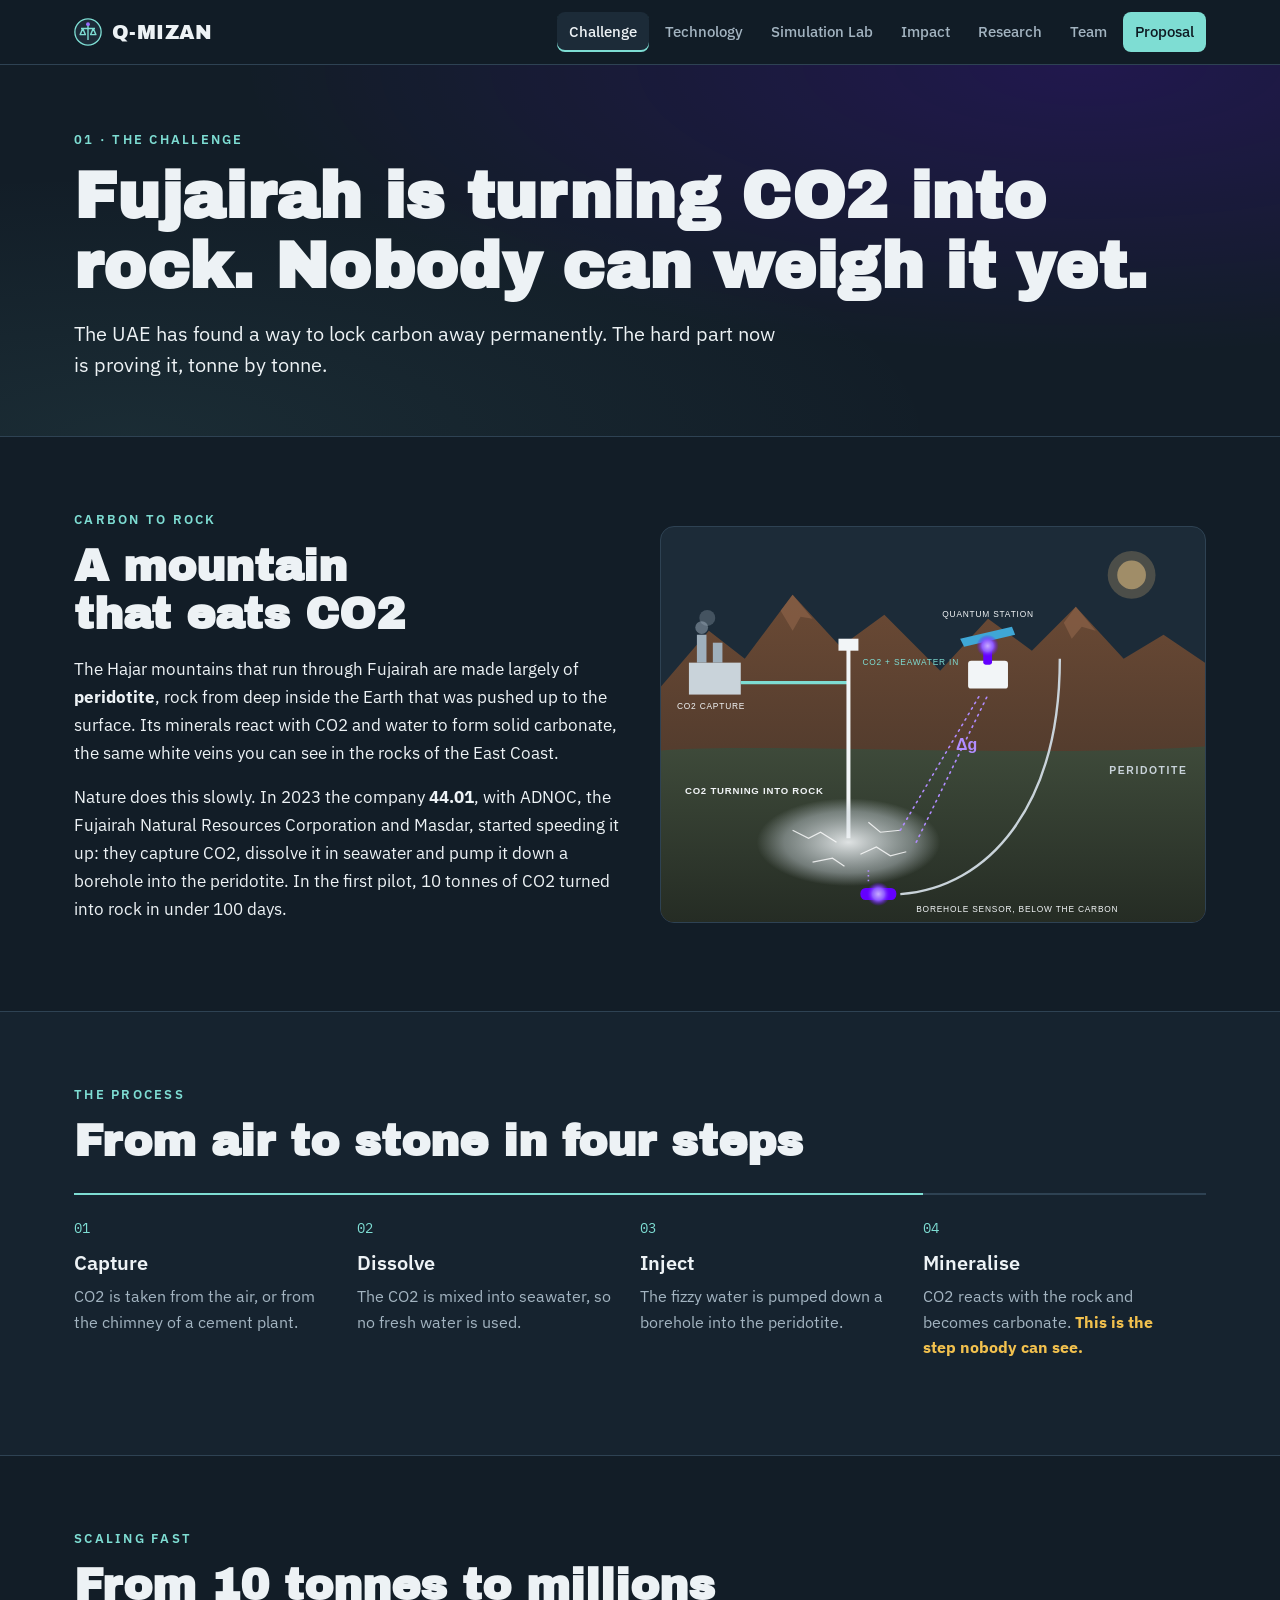
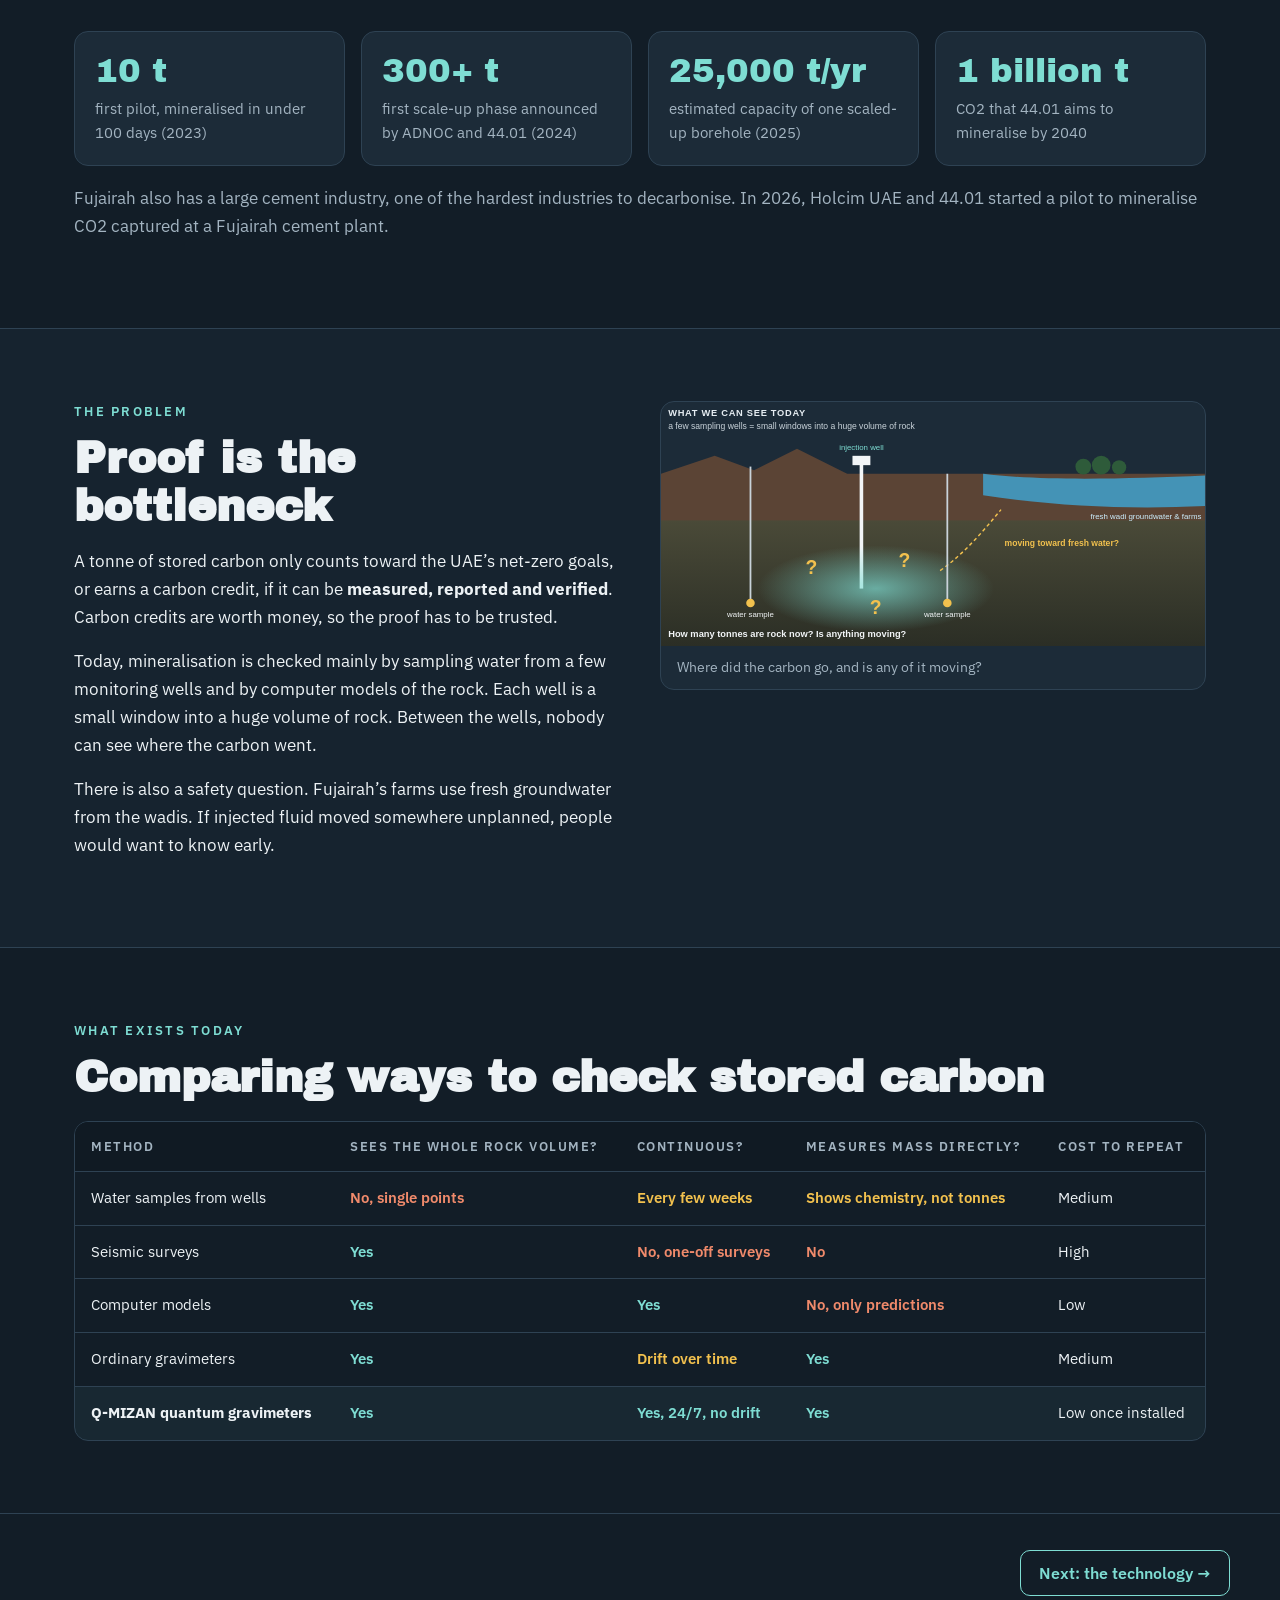
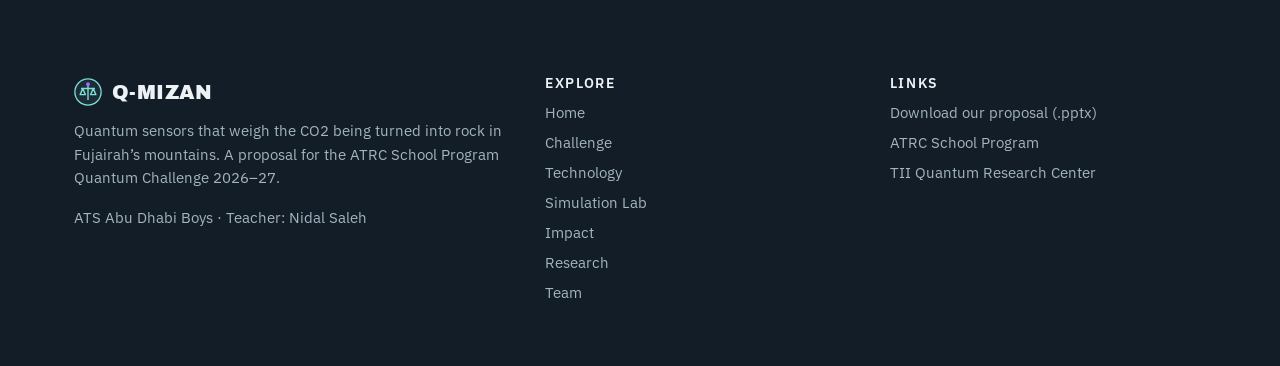
==== challenge.html @ 976998fe "Q-MIZAN project website Multi-page site for the ATRC Quantum Challenge 2026-27: overview, challenge," ====
<!DOCTYPE html>
<html lang="en">
<head>
<meta charset="utf-8">
<meta name="viewport" content="width=device-width, initial-scale=1">
<title>The challenge · Q-MIZAN</title>
<meta name="description" content="Fujairah is turning CO2 into rock. Why proving how much is locked away is hard.">
<meta property="og:title" content="The challenge · Q-MIZAN">
<meta property="og:description" content="Fujairah is turning CO2 into rock. Why proving how much is locked away is hard.">
<link rel="icon" href="assets/img/favicon.svg" type="image/svg+xml">
<link rel="preconnect" href="https://fonts.googleapis.com">
<link rel="preconnect" href="https://fonts.gstatic.com" crossorigin>
<link href="https://fonts.googleapis.com/css2?family=Archivo+Black&family=IBM+Plex+Sans:ital,wght@0,400;0,500;0,600;1,400&family=IBM+Plex+Mono:wght@500&display=swap" rel="stylesheet">
<link rel="stylesheet" href="assets/css/style.css">
</head>
<body>
<a class="skip" href="#main">Skip to content</a>
<nav class="nav" aria-label="Main">
  <div class="wrap">
    <a class="brand" href="index.html"><svg viewBox="0 0 32 32" aria-hidden="true"><circle cx="16" cy="16" r="15" fill="#1C2B38" stroke="#7EDDD3" stroke-width="1.5"/><path d="M8 12h16M16 7v18M10 12l-3 7h6zM22 12l-3 7h6z" stroke="#7EDDD3" stroke-width="1.6" fill="none" stroke-linejoin="round"/><circle cx="16" cy="7" r="2.2" fill="#9B6BFF"/></svg>Q-MIZAN</a>
    <button class="menu-btn" type="button" aria-expanded="false" aria-controls="menu">Menu</button>
    <ul id="menu"><li><a href="challenge.html" aria-current="page">Challenge</a></li><li><a href="technology.html">Technology</a></li><li><a href="lab.html">Simulation Lab</a></li><li><a href="impact.html">Impact</a></li><li><a href="research.html">Research</a></li><li><a href="team.html">Team</a></li><li><a class="cta" href="assets/docs/Q-MIZAN_Proposal.pptx">Proposal</a></li></ul>
  </div>
</nav>
<main id="main">

<header class="pagehead"><div class="wrap">
  <div class="eyebrow">01 · The challenge</div>
  <h1>Fujairah is turning CO2 into rock. Nobody can weigh it yet.</h1>
  <p class="lead">The UAE has found a way to lock carbon away permanently. The hard part now is proving it, tonne by tonne.</p>
</div></header>

<section>
  <div class="wrap grid-2">
    <div class="read">
      <div class="eyebrow">Carbon to rock</div>
      <h2>A mountain that eats CO2</h2>
      <p>The Hajar mountains that run through Fujairah are made largely of <strong>peridotite</strong>, rock from deep inside the Earth that was pushed up to the surface. Its minerals react with CO2 and water to form solid carbonate, the same white veins you can see in the rocks of the East Coast.</p>
      <p>Nature does this slowly. In 2023 the company <strong>44.01</strong>, with ADNOC, the Fujairah Natural Resources Corporation and Masdar, started speeding it up: they capture CO2, dissolve it in seawater and pump it down a borehole into the peridotite. In the first pilot, 10 tonnes of CO2 turned into rock in under 100 days.</p>
    </div>
    <figure class="figure"><img src="assets/img/hero.svg" alt="Cross-section showing CO2 capture, an injection well, and a carbonate zone forming in peridotite"></figure>
  </div>
</section>

<section class="alt">
  <div class="wrap">
    <div class="eyebrow">The process</div>
    <h2>From air to stone in four steps</h2>
    <div class="steps">
      <div class="step on"><h3>Capture</h3><p>CO2 is taken from the air, or from the chimney of a cement plant.</p></div>
      <div class="step on"><h3>Dissolve</h3><p>The CO2 is mixed into seawater, so no fresh water is used.</p></div>
      <div class="step on"><h3>Inject</h3><p>The fizzy water is pumped down a borehole into the peridotite.</p></div>
      <div class="step"><h3>Mineralise</h3><p>CO2 reacts with the rock and becomes carbonate. <strong style="color:var(--warn)">This is the step nobody can see.</strong></p></div>
    </div>
  </div>
</section>

<section>
  <div class="wrap">
    <div class="eyebrow">Scaling fast</div>
    <h2>From 10 tonnes to millions</h2>
    <div class="grid-4" style="margin-top:22px">
      <div class="stat"><div class="big">10 t</div><div class="lab">first pilot, mineralised in under 100 days (2023)</div></div>
      <div class="stat"><div class="big">300+ t</div><div class="lab">first scale-up phase announced by ADNOC and 44.01 (2024)</div></div>
      <div class="stat"><div class="big">25,000 t/yr</div><div class="lab">estimated capacity of one scaled-up borehole (2025)</div></div>
      <div class="stat"><div class="big">1 billion t</div><div class="lab">CO2 that 44.01 aims to mineralise by 2040</div></div>
    </div>
    <p class="muted" style="margin-top:18px">Fujairah also has a large cement industry, one of the hardest industries to decarbonise. In 2026, Holcim UAE and 44.01 started a pilot to mineralise CO2 captured at a Fujairah cement plant.</p>
  </div>
</section>

<section class="alt">
  <div class="wrap grid-2 top">
    <div class="read">
      <div class="eyebrow">The problem</div>
      <h2>Proof is the bottleneck</h2>
      <p>A tonne of stored carbon only counts toward the UAE’s net-zero goals, or earns a carbon credit, if it can be <strong>measured, reported and verified</strong>. Carbon credits are worth money, so the proof has to be trusted.</p>
      <p>Today, mineralisation is checked mainly by sampling water from a few monitoring wells and by computer models of the rock. Each well is a small window into a huge volume of rock. Between the wells, nobody can see where the carbon went.</p>
      <p>There is also a safety question. Fujairah’s farms use fresh groundwater from the wadis. If injected fluid moved somewhere unplanned, people would want to know early.</p>
    </div>
    <figure class="figure"><img src="assets/img/problem.svg" alt="Cross-section showing an injection well, a spreading plume, two sampling wells far apart and nearby fresh wadi groundwater"><figcaption>Where did the carbon go, and is any of it moving?</figcaption></figure>
  </div>
</section>

<section>
  <div class="wrap">
    <div class="eyebrow">What exists today</div>
    <h2>Comparing ways to check stored carbon</h2>
    <div class="tablewrap" style="margin-top:20px">
      <table>
        <thead><tr><th>Method</th><th>Sees the whole rock volume?</th><th>Continuous?</th><th>Measures mass directly?</th><th>Cost to repeat</th></tr></thead>
        <tbody>
          <tr><td>Water samples from wells</td><td class="no">No, single points</td><td class="part">Every few weeks</td><td class="part">Shows chemistry, not tonnes</td><td>Medium</td></tr>
          <tr><td>Seismic surveys</td><td class="yes">Yes</td><td class="no">No, one-off surveys</td><td class="no">No</td><td>High</td></tr>
          <tr><td>Computer models</td><td class="yes">Yes</td><td class="yes">Yes</td><td class="no">No, only predictions</td><td>Low</td></tr>
          <tr><td>Ordinary gravimeters</td><td class="yes">Yes</td><td class="part">Drift over time</td><td class="yes">Yes</td><td>Medium</td></tr>
          <tr><td class="us"><strong>Q-MIZAN quantum gravimeters</strong></td><td class="us yes">Yes</td><td class="us yes">Yes, 24/7, no drift</td><td class="us yes">Yes</td><td class="us">Low once installed</td></tr>
        </tbody>
      </table>
    </div>
  </div>
</section>
<div class="wrap next-page"><a class="btn" href="technology.html">Next: the technology →</a></div>

</main>
<footer>
  <div class="wrap">
    <div>
      <a class="brand" href="index.html" style="margin-bottom:10px"><svg viewBox="0 0 32 32" aria-hidden="true"><circle cx="16" cy="16" r="15" fill="#1C2B38" stroke="#7EDDD3" stroke-width="1.5"/><path d="M8 12h16M16 7v18M10 12l-3 7h6zM22 12l-3 7h6z" stroke="#7EDDD3" stroke-width="1.6" fill="none" stroke-linejoin="round"/><circle cx="16" cy="7" r="2.2" fill="#9B6BFF"/></svg>Q-MIZAN</a>
      <p>Quantum sensors that weigh the CO2 being turned into rock in Fujairah’s mountains. A proposal for the ATRC School Program Quantum Challenge 2026–27.</p>
      <p>ATS Abu Dhabi Boys · Teacher: Nidal Saleh</p>
    </div>
    <div><h4>Explore</h4><ul><li><a href="index.html">Home</a></li><li><a href="challenge.html">Challenge</a></li><li><a href="technology.html">Technology</a></li><li><a href="lab.html">Simulation Lab</a></li><li><a href="impact.html">Impact</a></li><li><a href="research.html">Research</a></li><li><a href="team.html">Team</a></li></ul></div>
    <div><h4>Links</h4><ul>
      <li><a href="assets/docs/Q-MIZAN_Proposal.pptx">Download our proposal (.pptx)</a></li>
      <li><a href="https://atrcschoolprogram.ae">ATRC School Program</a></li>
      <li><a href="https://www.tii.ae/quantum">TII Quantum Research Center</a></li>
    </ul></div>
  </div>
</footer>
<script src="assets/js/main.js"></script>

</body>
</html>
---- assets/css/style.css ----
/* Q-MIZAN site
   One visual world: ATRC night blue, Fujairah rock browns, teal for data, violet for the quantum sensor. */
:root{
  --bg:#121D27; --bg-2:#16232F; --panel:#1C2B38; --panel-2:#101A23; --line:#2E4253;
  --ink:#EDF2F5; --muted:#A3B4C1; --faint:#71879A;
  --teal:#7EDDD3; --violet:#9B6BFF; --violet-deep:#6400FF; --sand:#D9B77E; --rock:#6B4A35;
  --warn:#F2C14E; --bad:#F08A6B;
  --display:"Archivo Black","Arial Black",Arial,sans-serif;
  --body:"IBM Plex Sans","Segoe UI",Arial,sans-serif;
  --mono:"IBM Plex Mono",ui-monospace,Menlo,monospace;
  --r:14px; --max:1180px;
  color-scheme:dark;
}
*{box-sizing:border-box}
html{scroll-behavior:smooth}
html,body{margin:0;background:var(--bg);color:var(--ink);font-family:var(--body);font-size:17px;line-height:1.65}
img{max-width:100%;height:auto;display:block}
a{color:var(--teal);text-underline-offset:3px}
a:hover{color:#fff}
:focus-visible{outline:2px solid var(--teal);outline-offset:3px;border-radius:4px}
h1,h2,h3,h4{margin:0;text-wrap:balance;line-height:1.1}
h1{font-family:var(--display);font-size:clamp(46px,7.5vw,92px);letter-spacing:.005em}
h2{font-family:var(--display);font-size:clamp(28px,3.8vw,44px);margin-bottom:16px}
h3{font-size:20px;font-weight:600;margin-bottom:8px;line-height:1.3}
h4{font-size:16px;font-weight:600;margin-bottom:4px}
p{margin:0 0 16px}
ul,ol{margin:0 0 16px;padding-left:22px}
li{margin-bottom:6px}
.wrap{max-width:var(--max);margin:0 auto;padding:0 24px}
.read{max-width:68ch}
.lead{font-size:20px;line-height:1.55;color:var(--ink);max-width:60ch}
.muted{color:var(--muted)}
.num,.mono{font-family:var(--mono);font-variant-numeric:tabular-nums}
.eyebrow{font-size:12.5px;font-weight:600;letter-spacing:.18em;text-transform:uppercase;color:var(--teal);margin-bottom:12px}
.skip{position:absolute;left:-999px;top:8px;background:var(--teal);color:#0E1A22;padding:8px 12px;border-radius:8px;z-index:100}
.skip:focus{left:8px}

/* nav */
.nav{position:sticky;top:0;z-index:50;background:rgba(18,29,39,.92);backdrop-filter:blur(10px);border-bottom:1px solid var(--line)}
.nav .wrap{display:flex;align-items:center;justify-content:space-between;height:64px;gap:16px}
.brand{display:flex;align-items:center;gap:10px;text-decoration:none;color:var(--ink);font-family:var(--display);font-size:20px;letter-spacing:.02em}
.brand svg{width:28px;height:28px}
.nav ul{list-style:none;display:flex;gap:4px;margin:0;padding:0}
.nav li{margin:0}
.nav ul a{display:block;padding:8px 12px;border-radius:8px;color:var(--muted);text-decoration:none;font-size:15px;font-weight:500}
.nav ul a:hover{color:var(--ink);background:var(--panel)}
.nav ul a[aria-current="page"]{color:var(--ink);background:var(--panel);box-shadow:inset 0 -2px 0 var(--teal)}
.nav .cta{background:var(--teal);color:#0E1A22!important}
.nav .cta:hover{background:#A5ECE4!important}
.menu-btn{display:none;background:transparent;border:1px solid var(--line);color:var(--ink);border-radius:8px;padding:7px 10px;font:500 15px var(--body);cursor:pointer}

/* page head */
.pagehead{padding:64px 0 40px;border-bottom:1px solid var(--line);background:radial-gradient(ellipse at 85% 0%,rgba(100,0,255,.18),transparent 55%),radial-gradient(ellipse at 10% 100%,rgba(126,221,211,.08),transparent 50%)}
.pagehead h1{font-size:clamp(38px,5.5vw,64px);margin-bottom:16px}

section{padding:72px 0;border-bottom:1px solid var(--line)}
section.alt{background:var(--bg-2)}
.grid-2{display:grid;grid-template-columns:1fr 1fr;gap:40px;align-items:center}
.grid-2.top{align-items:start}
.grid-3{display:grid;grid-template-columns:repeat(3,1fr);gap:16px}
.grid-4{display:grid;grid-template-columns:repeat(4,1fr);gap:16px}

/* home hero */
.hero{padding:56px 0 64px;background:radial-gradient(ellipse at 80% 10%,rgba(100,0,255,.22),transparent 55%),radial-gradient(ellipse at 0% 90%,rgba(126,221,211,.10),transparent 50%);border-bottom:1px solid var(--line)}
.hero .grid-2{grid-template-columns:1fr 1.2fr}
.hero .tag{font-size:22px;line-height:1.45;margin:20px 0 26px;max-width:28ch}
.btns{display:flex;gap:12px;flex-wrap:wrap}
.btn{display:inline-flex;align-items:center;gap:8px;padding:12px 18px;border-radius:10px;font:600 15.5px var(--body);text-decoration:none;cursor:pointer;border:1px solid var(--teal);color:var(--teal);background:transparent}
.btn:hover{background:rgba(126,221,211,.1);color:var(--teal)}
.btn.primary{background:var(--teal);color:#0E1A22}
.btn.primary:hover{background:#A5ECE4;color:#0E1A22}
.badge{display:inline-flex;align-items:center;gap:8px;font-size:13px;color:var(--muted);border:1px solid var(--line);padding:6px 12px;border-radius:999px;margin-bottom:22px}
.badge i{width:8px;height:8px;border-radius:50%;background:var(--violet);box-shadow:0 0 10px var(--violet)}

/* figures and cards */
.figure{background:var(--panel);border:1px solid var(--line);border-radius:var(--r);overflow:hidden;margin:0}
.figure img{width:100%}
figcaption{font-size:14px;color:var(--muted);padding:10px 16px}
.card{background:var(--panel);border:1px solid var(--line);border-radius:var(--r);padding:22px}
.card p{color:var(--muted);font-size:15.5px;margin:0}
.card p+p{margin-top:10px}
.card .k{font-size:12px;letter-spacing:.16em;text-transform:uppercase;color:var(--violet);font-weight:600;margin-bottom:8px}
.card.link{text-decoration:none;color:inherit;display:block;transition:border-color .15s, transform .15s}
.card.link:hover{border-color:var(--teal);transform:translateY(-2px)}
.card.link .go{color:var(--teal);font-weight:600;font-size:15px;margin-top:14px;display:inline-block}
.icon{width:44px;height:44px;border-radius:12px;display:grid;place-items:center;background:rgba(126,221,211,.12);margin-bottom:14px}
.icon svg{width:24px;height:24px;stroke:var(--teal);fill:none;stroke-width:1.8;stroke-linecap:round;stroke-linejoin:round}
.icon.v{background:rgba(155,107,255,.14)} .icon.v svg{stroke:var(--violet)}
.stat{background:var(--panel);border:1px solid var(--line);border-radius:var(--r);padding:20px}
.stat .big{font-family:var(--display);font-size:clamp(26px,3vw,34px);color:var(--teal);line-height:1.1}
.stat .lab{font-size:14.5px;color:var(--muted);margin-top:8px}
.stat .src{font-size:12.5px;color:var(--faint);margin-top:8px}
.callout{border:1px solid rgba(242,193,78,.35);background:rgba(242,193,78,.06);border-radius:var(--r);padding:20px 22px}
.callout .k{color:var(--warn);font-size:12px;letter-spacing:.16em;text-transform:uppercase;font-weight:600;margin-bottom:8px}
.callout p{margin:0;color:var(--ink)}
.quote{font-family:var(--display);font-size:clamp(24px,3vw,34px);line-height:1.25;max-width:26ch}
.quote em{font-style:normal;color:var(--teal)}

/* steps / process */
.steps{display:grid;grid-template-columns:repeat(4,1fr);gap:0;counter-reset:s;margin-top:28px}
.step{position:relative;padding:22px 22px 22px 0;border-top:2px solid var(--line)}
.step::before{counter-increment:s;content:counter(s,decimal-leading-zero);font-family:var(--mono);color:var(--teal);font-size:14px;display:block;margin-bottom:10px}
.step.on{border-top-color:var(--teal)}
.step p{color:var(--muted);font-size:15.5px;margin:0}

/* comparison table */
.tablewrap{overflow-x:auto;border:1px solid var(--line);border-radius:var(--r)}
table{border-collapse:collapse;width:100%;min-width:640px;font-size:15px}
th,td{padding:14px 16px;text-align:left;border-bottom:1px solid var(--line);vertical-align:top}
th{font-size:12.5px;letter-spacing:.12em;text-transform:uppercase;color:var(--muted);font-weight:600;background:var(--panel-2)}
tr:last-child td{border-bottom:0}
td.us{background:rgba(126,221,211,.06)}
.yes{color:var(--teal);font-weight:600} .no{color:var(--bad);font-weight:600} .part{color:var(--warn);font-weight:600}

/* interferometer explainer */
.ai{display:grid;grid-template-columns:1fr 1fr;gap:28px;align-items:center}
.ai canvas{width:100%;height:420px;background:var(--panel-2);border:1px solid var(--line);border-radius:var(--r)}
.stepper{display:flex;gap:8px;flex-wrap:wrap;margin:18px 0}
.stepper button{background:var(--panel);border:1px solid var(--line);color:var(--muted);border-radius:999px;padding:8px 14px;font:500 14px var(--body);cursor:pointer}
.stepper button[aria-pressed="true"]{background:var(--violet);border-color:var(--violet);color:#fff}
.ai .explain{min-height:150px}

/* myths */
.myth{display:grid;grid-template-columns:1fr 1fr;gap:0;border:1px solid var(--line);border-radius:var(--r);overflow:hidden}
.myth > div{padding:14px 18px;border-bottom:1px solid var(--line);font-size:15.5px}
.myth > div:nth-last-child(-n+2){border-bottom:0}
.myth .x{color:var(--muted);background:var(--panel-2)}
.myth .x::before{content:"✕ ";color:var(--bad)}
.myth .ok::before{content:"✓ ";color:var(--teal)}
.myth .h{font-size:12.5px;letter-spacing:.12em;text-transform:uppercase;font-weight:600;color:var(--muted);background:var(--panel)}
.myth .h::before{content:none}

/* simulation lab */
.sim{background:var(--panel-2);border:1px solid var(--line);border-radius:18px;padding:26px;margin-top:26px}
.sim-head{display:flex;justify-content:space-between;align-items:baseline;gap:16px;flex-wrap:wrap;margin-bottom:6px}
.sim-head h3{margin:0}
.simgrid{display:grid;grid-template-columns:310px 1fr;gap:28px;margin-top:18px}
.ctl{display:grid;gap:18px;align-content:start}
.ctl label{display:flex;justify-content:space-between;gap:8px;font-size:14.5px;font-weight:500;margin-bottom:4px}
.ctl label span{font-family:var(--mono);color:var(--teal);white-space:nowrap}
.ctl .hint{font-size:13px;color:var(--faint);margin-top:2px}
input[type=range]{width:100%;accent-color:var(--teal)}
.seg{display:flex;border:1px solid var(--line);border-radius:10px;overflow:hidden;flex-wrap:wrap}
.seg button{flex:1;min-width:70px;background:transparent;color:var(--muted);border:0;padding:9px 6px;font:500 14px var(--body);cursor:pointer}
.seg button+button{border-left:1px solid var(--line)}
.seg button[aria-pressed="true"]{background:var(--teal);color:#0E1A22}
.readout{display:flex;flex-wrap:wrap;gap:12px;align-items:center;margin-bottom:12px;min-height:40px}
.readout .val{font-family:var(--display);font-size:36px;line-height:1}
.pill{display:inline-block;border-radius:999px;padding:5px 12px;font-size:14px;font-weight:600}
.pill.ok{background:rgba(126,221,211,.16);color:var(--teal)}
.pill.no{background:rgba(240,138,107,.16);color:var(--bad)}
.pill.warn{background:rgba(242,193,78,.16);color:var(--warn)}
.sim canvas{width:100%;height:320px;display:block;background:var(--panel);border-radius:12px}
.sim canvas.tall{height:400px}
.legend{display:flex;gap:16px;flex-wrap:wrap;font-size:13.5px;color:var(--muted);margin-top:10px}
.legend i{display:inline-block;width:18px;height:3px;vertical-align:middle;margin-right:6px;border-radius:2px}
.legend i.dot{width:9px;height:9px;border-radius:50%}
.note{font-size:14px;color:var(--muted);margin-top:10px}
.formula{font-family:var(--mono);background:var(--panel);border:1px solid var(--line);border-radius:10px;padding:14px 16px;font-size:15px;overflow-x:auto}
.tabs{display:flex;gap:8px;flex-wrap:wrap;margin-top:22px}
.tabs a{padding:8px 14px;border:1px solid var(--line);border-radius:999px;color:var(--muted);text-decoration:none;font-size:14.5px}
.tabs a:hover{border-color:var(--teal);color:var(--ink)}

/* timeline */
.tl{list-style:none;padding:0;margin:26px 0 0;position:relative}
.tl::before{content:"";position:absolute;left:118px;top:0;bottom:0;width:1px;background:var(--line)}
.tl li{display:grid;grid-template-columns:118px 1fr;gap:28px;padding:18px 0;margin:0;position:relative}
.tl li::after{content:"";position:absolute;left:113px;top:26px;width:11px;height:11px;border-radius:50%;background:var(--bg);border:2px solid var(--teal)}
.tl li.uae::after{background:var(--sand);border-color:var(--sand)}
.tl .yr{font-family:var(--mono);color:var(--teal);font-size:16px;padding-top:2px}
.tl h4{font-size:17px}
.tl p{margin:4px 0 6px;color:var(--muted);font-size:15.5px}
.tl a{font-size:14px}
.tag-uae{display:inline-block;font-size:11.5px;letter-spacing:.12em;text-transform:uppercase;color:#1B1407;background:var(--sand);border-radius:6px;padding:2px 7px;margin-left:8px;vertical-align:2px;font-weight:600}
dl.gloss{display:grid;grid-template-columns:220px 1fr;gap:0;border-top:1px solid var(--line)}
dl.gloss dt,dl.gloss dd{margin:0;padding:14px 0;border-bottom:1px solid var(--line)}
dl.gloss dt{font-weight:600}
dl.gloss dd{color:var(--muted)}
ol.src{font-size:15px;color:var(--muted);padding-left:24px}
ol.src li{margin-bottom:10px}

/* TRL */
.trl{display:grid;grid-template-columns:repeat(9,1fr);gap:6px;margin:22px 0}
.trl div{border-top:4px solid var(--line);padding-top:8px;font-size:13px;color:var(--muted)}
.trl b{display:block;font-family:var(--display);font-size:22px;color:var(--ink)}
.trl .now{border-color:var(--violet)} .trl .now b{color:var(--violet)}
.trl .next{border-color:var(--teal)}

/* team */
.team{display:grid;grid-template-columns:repeat(5,1fr);gap:14px}
.member{background:var(--panel);border:1px solid var(--line);border-radius:var(--r);padding:20px;text-align:left}
.avatar{width:56px;height:56px;border-radius:50%;display:grid;place-items:center;font-family:var(--display);font-size:20px;color:#0E1A22;background:var(--teal);margin-bottom:14px}
.member:nth-child(2) .avatar{background:var(--violet);color:#fff}
.member:nth-child(3) .avatar{background:var(--sand)}
.member:nth-child(4) .avatar{background:#3FA7D6}
.member:nth-child(5) .avatar{background:#C9D3DA}
.member h4{font-size:16.5px}
.member p{font-size:14px;color:var(--muted);margin:2px 0 0}
.logo-chip{background:#fff;border-radius:12px;padding:12px 18px;display:inline-block}
.logo-chip img{height:56px;width:auto}

/* footer */
footer{padding:44px 0 56px;color:var(--muted);font-size:14.5px}
footer .wrap{display:grid;grid-template-columns:1.4fr 1fr 1fr;gap:28px}
footer h4{color:var(--ink);font-size:14px;letter-spacing:.12em;text-transform:uppercase;margin-bottom:10px}
footer ul{list-style:none;padding:0;margin:0}
footer li{margin-bottom:6px}
footer a{color:var(--muted);text-decoration:none}
footer a:hover{color:var(--teal)}
.next-page{display:flex;justify-content:flex-end;padding:36px 0}

@media (max-width:980px){
  .grid-4{grid-template-columns:1fr 1fr}
  .team{grid-template-columns:repeat(3,1fr)}
  .steps{grid-template-columns:1fr 1fr}
}
@media (max-width:860px){
  .menu-btn{display:block}
  .nav ul{display:none;position:absolute;top:64px;left:0;right:0;flex-direction:column;background:var(--bg);border-bottom:1px solid var(--line);padding:10px 16px 16px}
  .nav ul.open{display:flex}
  .grid-2,.hero .grid-2,.simgrid,.ai{grid-template-columns:1fr}
  .grid-3{grid-template-columns:1fr}
  .trl{grid-template-columns:repeat(3,1fr)}
  footer .wrap{grid-template-columns:1fr}
  dl.gloss{grid-template-columns:1fr} dl.gloss dt{border-bottom:0;padding-bottom:0}
  .myth{grid-template-columns:1fr} .myth .h:nth-child(2){display:none}
}
@media (max-width:520px){
  body{font-size:16px}
  .grid-4,.steps,.team{grid-template-columns:1fr}
  .tl::before,.tl li::after{display:none}
  .tl li{grid-template-columns:1fr;gap:4px}
  section{padding:52px 0}
}
@media (prefers-reduced-motion:reduce){*{transition:none!important;scroll-behavior:auto!important}}
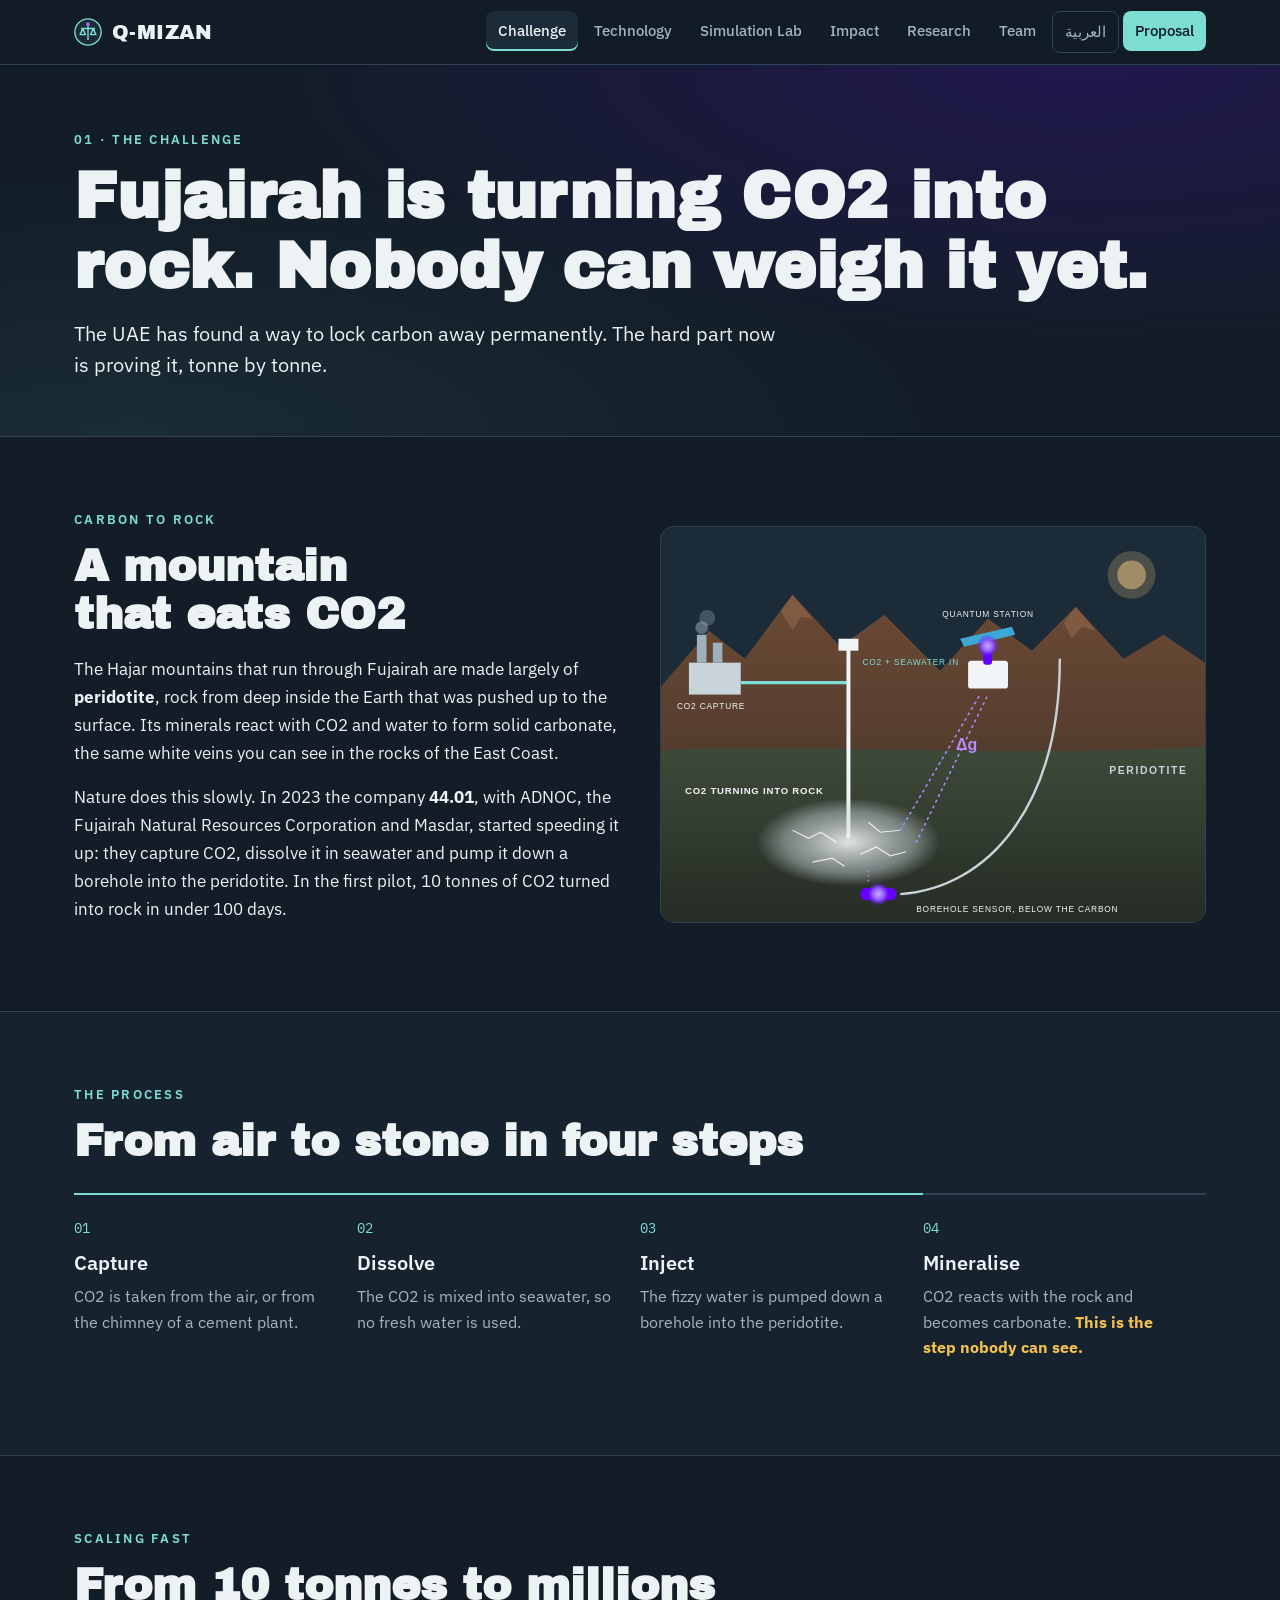
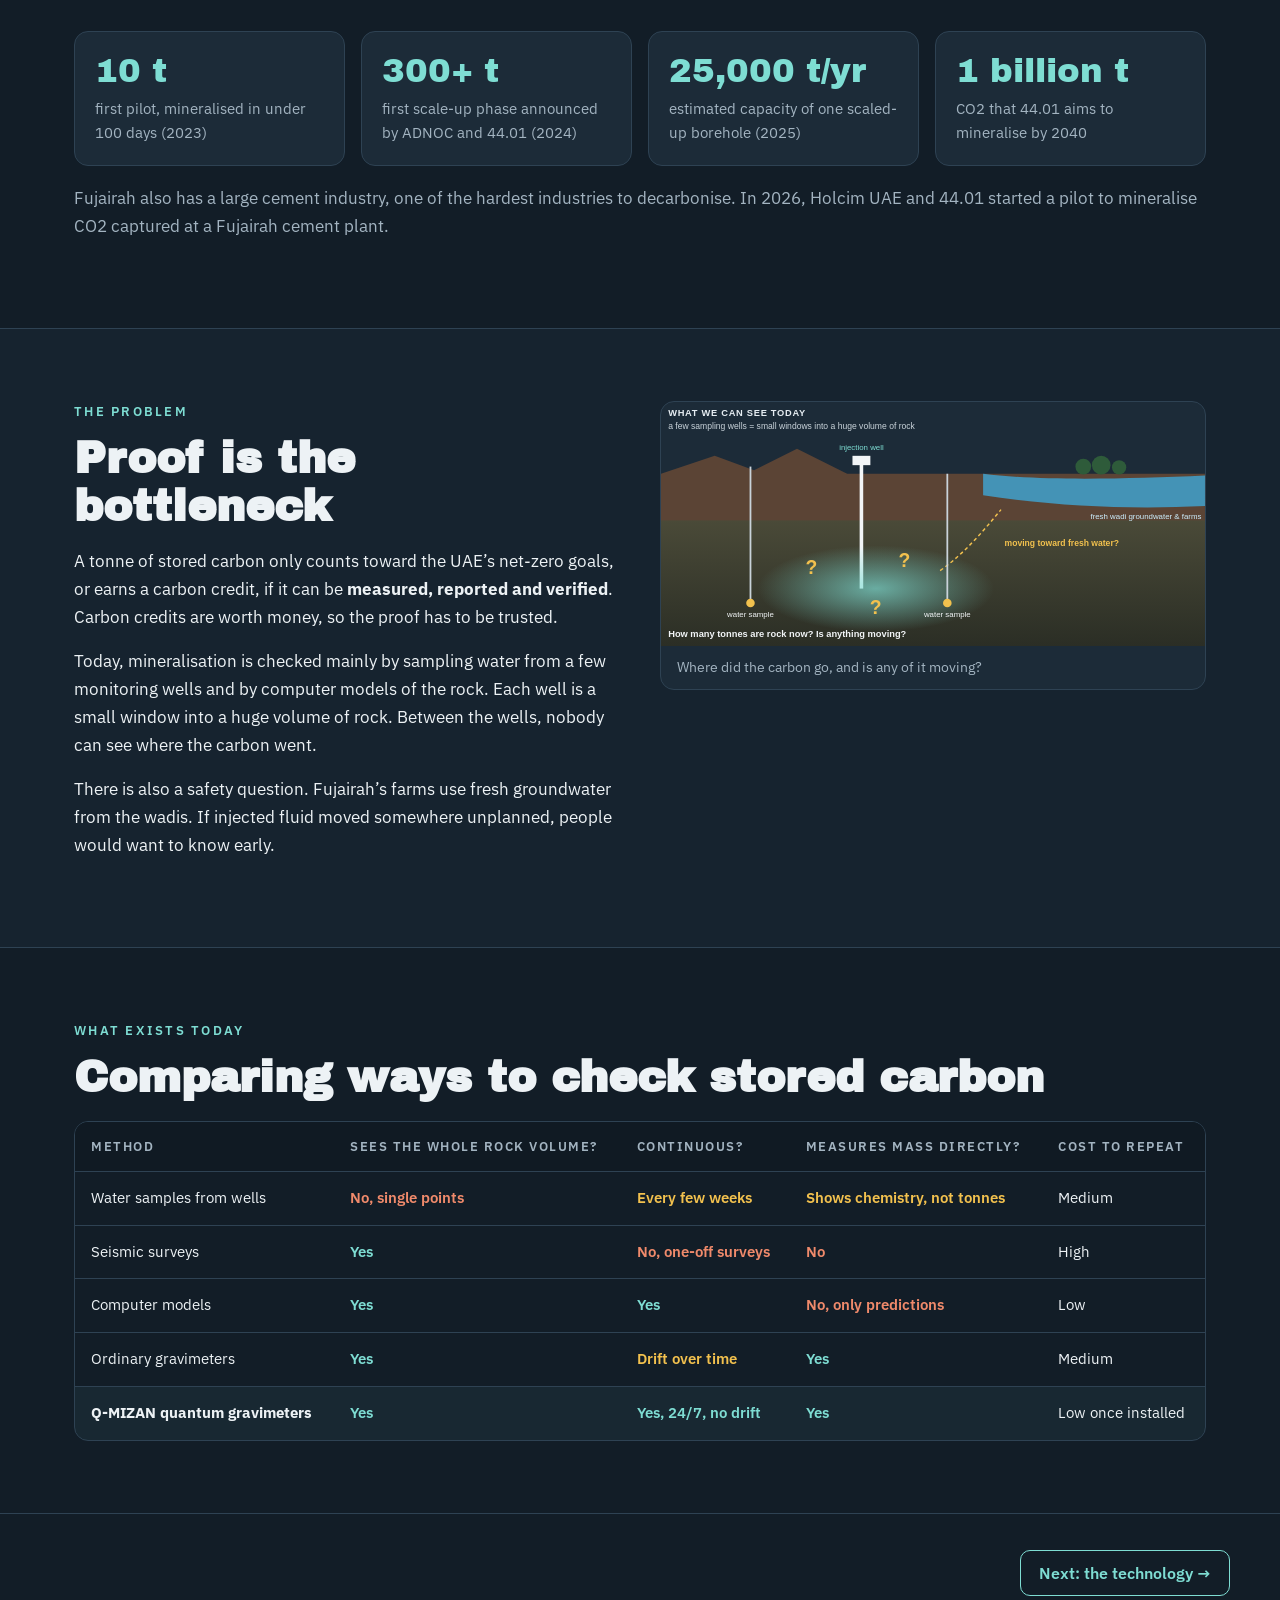
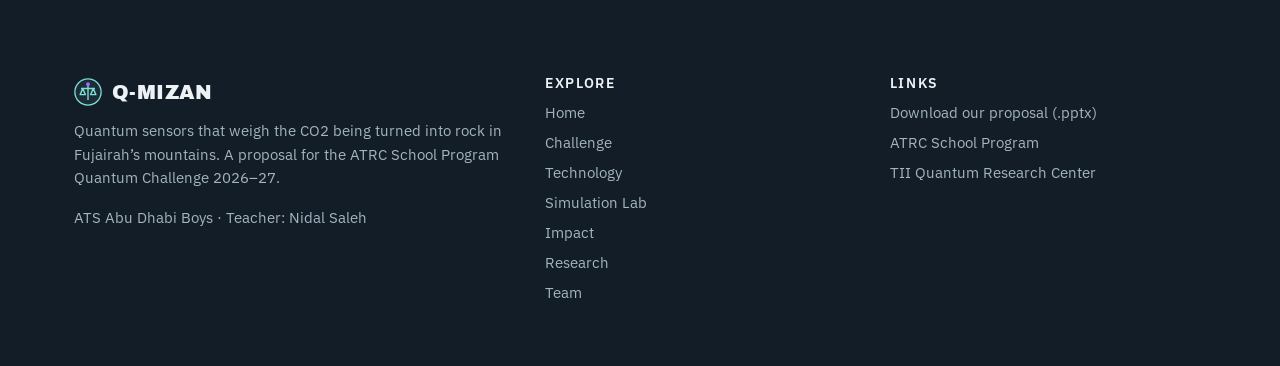
==== commit d61c7388: "Add Arabic version of the site Right-to-left Arabic pages under ar/ with a language switch on every " ====
--- a/challenge.html
+++ b/challenge.html
@@ -1,5 +1,5 @@
 <!DOCTYPE html>
-<html lang="en">
+<html lang="en" dir="ltr">
 <head>
 <meta charset="utf-8">
 <meta name="viewport" content="width=device-width, initial-scale=1">
@@ -7,6 +7,7 @@
 <meta name="description" content="Fujairah is turning CO2 into rock. Why proving how much is locked away is hard.">
 <meta property="og:title" content="The challenge · Q-MIZAN">
 <meta property="og:description" content="Fujairah is turning CO2 into rock. Why proving how much is locked away is hard.">
+<link rel="alternate" hreflang="ar" href="ar/challenge.html">
 <link rel="icon" href="assets/img/favicon.svg" type="image/svg+xml">
 <link rel="preconnect" href="https://fonts.googleapis.com">
 <link rel="preconnect" href="https://fonts.gstatic.com" crossorigin>
@@ -19,7 +20,7 @@
   <div class="wrap">
     <a class="brand" href="index.html"><svg viewBox="0 0 32 32" aria-hidden="true"><circle cx="16" cy="16" r="15" fill="#1C2B38" stroke="#7EDDD3" stroke-width="1.5"/><path d="M8 12h16M16 7v18M10 12l-3 7h6zM22 12l-3 7h6z" stroke="#7EDDD3" stroke-width="1.6" fill="none" stroke-linejoin="round"/><circle cx="16" cy="7" r="2.2" fill="#9B6BFF"/></svg>Q-MIZAN</a>
     <button class="menu-btn" type="button" aria-expanded="false" aria-controls="menu">Menu</button>
-    <ul id="menu"><li><a href="challenge.html" aria-current="page">Challenge</a></li><li><a href="technology.html">Technology</a></li><li><a href="lab.html">Simulation Lab</a></li><li><a href="impact.html">Impact</a></li><li><a href="research.html">Research</a></li><li><a href="team.html">Team</a></li><li><a class="cta" href="assets/docs/Q-MIZAN_Proposal.pptx">Proposal</a></li></ul>
+    <ul id="menu"><li><a href="challenge.html" aria-current="page">Challenge</a></li><li><a href="technology.html">Technology</a></li><li><a href="lab.html">Simulation Lab</a></li><li><a href="impact.html">Impact</a></li><li><a href="research.html">Research</a></li><li><a href="team.html">Team</a></li><li><a class="lang" href="ar/challenge.html" lang="ar" hreflang="ar">العربية</a></li><li><a class="cta" href="assets/docs/Q-MIZAN_Proposal.pptx">Proposal</a></li></ul>
   </div>
 </nav>
 <main id="main">
@@ -111,11 +112,7 @@
       <p>ATS Abu Dhabi Boys · Teacher: Nidal Saleh</p>
     </div>
     <div><h4>Explore</h4><ul><li><a href="index.html">Home</a></li><li><a href="challenge.html">Challenge</a></li><li><a href="technology.html">Technology</a></li><li><a href="lab.html">Simulation Lab</a></li><li><a href="impact.html">Impact</a></li><li><a href="research.html">Research</a></li><li><a href="team.html">Team</a></li></ul></div>
-    <div><h4>Links</h4><ul>
-      <li><a href="assets/docs/Q-MIZAN_Proposal.pptx">Download our proposal (.pptx)</a></li>
-      <li><a href="https://atrcschoolprogram.ae">ATRC School Program</a></li>
-      <li><a href="https://www.tii.ae/quantum">TII Quantum Research Center</a></li>
-    </ul></div>
+    <div><h4>Links</h4><ul><li><a href="assets/docs/Q-MIZAN_Proposal.pptx">Download our proposal (.pptx)</a></li><li><a href="https://atrcschoolprogram.ae">ATRC School Program</a></li><li><a href="https://www.tii.ae/quantum">TII Quantum Research Center</a></li></ul></div>
   </div>
 </footer>
 <script src="assets/js/main.js"></script>
--- a/assets/css/style.css
+++ b/assets/css/style.css
@@ -32,8 +32,9 @@
 .muted{color:var(--muted)}
 .num,.mono{font-family:var(--mono);font-variant-numeric:tabular-nums}
 .eyebrow{font-size:12.5px;font-weight:600;letter-spacing:.18em;text-transform:uppercase;color:var(--teal);margin-bottom:12px}
-.skip{position:absolute;left:-999px;top:8px;background:var(--teal);color:#0E1A22;padding:8px 12px;border-radius:8px;z-index:100}
-.skip:focus{left:8px}
+.skip{position:absolute;inset-inline-start:8px;top:-60px;background:var(--teal);color:#0E1A22;padding:8px 12px;border-radius:8px;z-index:100}
+.skip:focus{top:8px}
+body{overflow-x:hidden}
 
 /* nav */
 .nav{position:sticky;top:0;z-index:50;background:rgba(18,29,39,.92);backdrop-filter:blur(10px);border-bottom:1px solid var(--line)}
@@ -233,3 +234,30 @@
   section{padding:52px 0}
 }
 @media (prefers-reduced-motion:reduce){*{transition:none!important;scroll-behavior:auto!important}}
+
+/* ---------- language switch ---------- */
+.nav ul a.lang{border:1px solid var(--line)}
+
+/* ---------- Arabic / right-to-left ---------- */
+html[lang="ar"]{
+  --display:"Cairo","IBM Plex Sans Arabic","Segoe UI",Tahoma,sans-serif;
+  --body:"IBM Plex Sans Arabic","Segoe UI",Tahoma,Arial,sans-serif;
+}
+html[lang="ar"] body{line-height:1.8}
+html[lang="ar"] h1,html[lang="ar"] h2{font-weight:900;line-height:1.3;letter-spacing:0}
+html[lang="ar"] h1{font-size:clamp(42px,7vw,84px)}
+html[lang="ar"] .pagehead h1{font-size:clamp(34px,5vw,58px)}
+html[lang="ar"] .quote{font-weight:900;line-height:1.45}
+html[lang="ar"] .eyebrow,html[lang="ar"] th,html[lang="ar"] .card .k,html[lang="ar"] .callout .k,
+html[lang="ar"] footer h4,html[lang="ar"] .myth .h,html[lang="ar"] .tag-uae{letter-spacing:0}
+html[lang="ar"] .eyebrow{font-size:14px}
+html[lang="ar"] .brand{letter-spacing:0;font-weight:900}
+[dir="rtl"] th,[dir="rtl"] td{text-align:right}
+[dir="rtl"] .step{padding:22px 0 22px 22px}
+[dir="rtl"] .tl::before{left:auto;right:118px}
+[dir="rtl"] .tl li::after{left:auto;right:113px}
+[dir="rtl"] .member{text-align:right}
+[dir="rtl"] .next-page{justify-content:flex-start}
+canvas{direction:ltr}
+.ltr{direction:ltr;unicode-bidi:isolate;display:inline-block}
+[dir="rtl"] .formula{direction:ltr;text-align:left}
